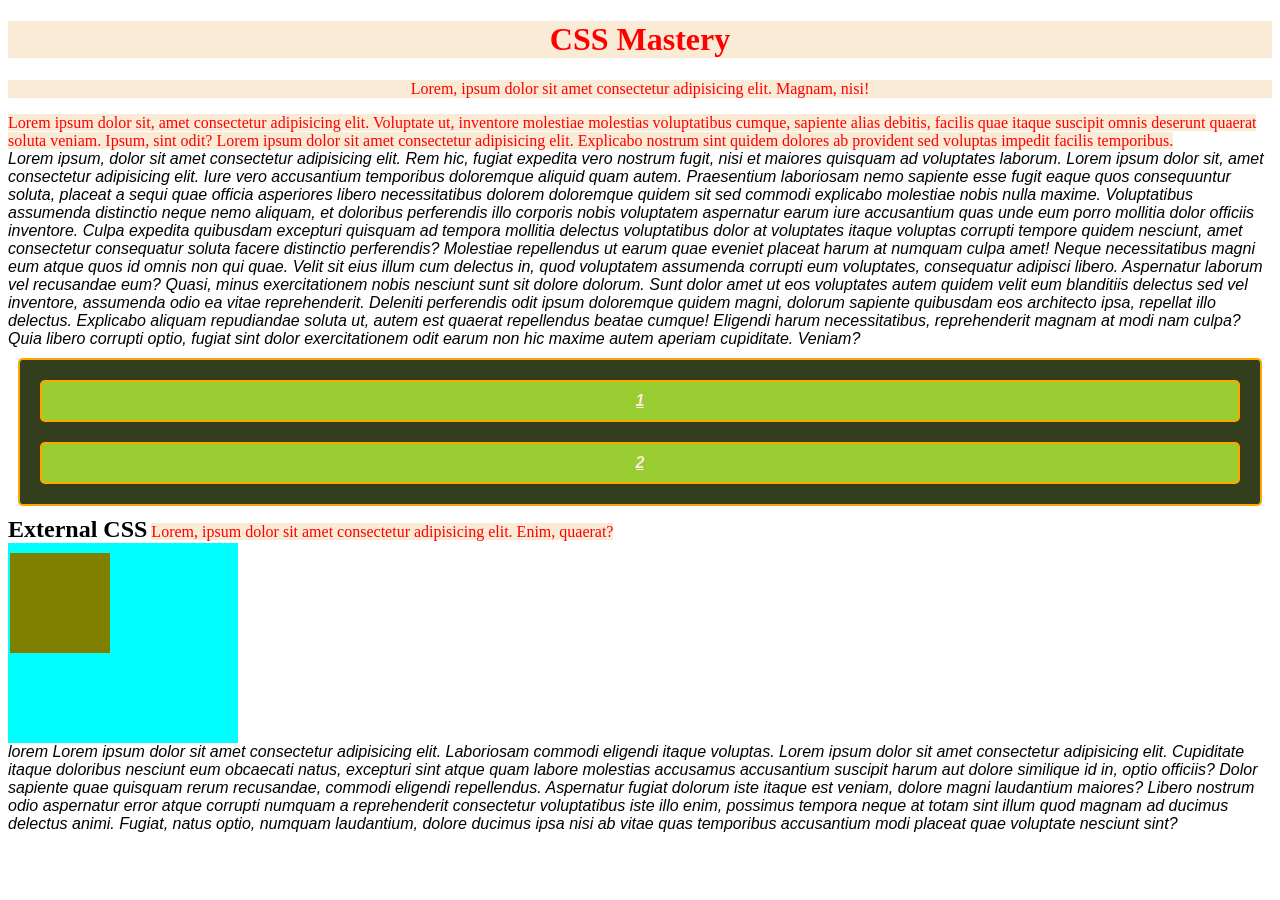
==== index.html @ c8bcfefe "Learning UPTO Display Properties" ====
<!DOCTYPE html>
<html lang="en">
<head>
    <meta charset="UTF-8">
    <meta name="viewport" content="width=device-width, initial-scale=1.0">
    <title>Document</title>
    <style>
        p{
            color: red;
            text-align: center;
            background-color: antiquewhite;
        }
        .conatain{
            background-color: aqua;
            height: 200px;
            width: 230px;
            position: relative;
        }

        .box{
            background-color: olive;
            height: 100px;
            width:100px;
            position: relative;
            left: 2px;
            top: 10px;
            position: absolute;

        }
    </style>
    <link rel="stylesheet" href="style.css">
</head>
<body>
    <!--Inline CSS-->
    <h1 style="color:red; text-align: center; background-color: antiquewhite; ">CSS Mastery</h1>
    <!--Internal CSS-->
    <p>Lorem, ipsum dolor sit amet consectetur adipisicing elit. Magnam, nisi!</p>
    <span>
        Lorem ipsum dolor sit, amet consectetur adipisicing elit. Voluptate ut, inventore molestiae molestias voluptatibus cumque, sapiente alias debitis, facilis quae itaque suscipit omnis deserunt quaerat soluta veniam. Ipsum, sint odit? Lorem ipsum dolor sit amet consectetur adipisicing elit. Explicabo nostrum sint quidem dolores ab provident sed voluptas impedit facilis temporibus.
    </span>
    <div>
        Lorem ipsum, dolor sit amet consectetur adipisicing elit. Rem hic, fugiat expedita vero nostrum fugit, nisi et maiores quisquam ad voluptates laborum.
        Lorem ipsum dolor sit, amet consectetur adipisicing elit. Iure vero accusantium temporibus doloremque aliquid quam autem. Praesentium laboriosam nemo sapiente esse fugit eaque quos consequuntur soluta, placeat a sequi quae officia asperiores libero necessitatibus dolorem doloremque quidem sit sed commodi explicabo molestiae nobis nulla maxime. Voluptatibus assumenda distinctio neque nemo aliquam, et doloribus perferendis illo corporis nobis voluptatem aspernatur earum iure accusantium quas unde eum porro mollitia dolor officiis inventore. Culpa expedita quibusdam excepturi quisquam ad tempora mollitia delectus voluptatibus dolor at voluptates itaque voluptas corrupti tempore quidem nesciunt, amet consectetur consequatur soluta facere distinctio perferendis? Molestiae repellendus ut earum quae eveniet placeat harum at numquam culpa amet! Neque necessitatibus magni eum atque quos id omnis non qui quae. Velit sit eius illum cum delectus in, quod voluptatem assumenda corrupti eum voluptates, consequatur adipisci libero. Aspernatur laborum vel recusandae eum? Quasi, minus exercitationem nobis nesciunt sunt sit dolore dolorum. Sunt dolor amet ut eos voluptates autem quidem velit eum blanditiis delectus sed vel inventore, assumenda odio ea vitae reprehenderit. Deleniti perferendis odit ipsum doloremque quidem magni, dolorum sapiente quibusdam eos architecto ipsa, repellat illo delectus. Explicabo aliquam repudiandae soluta ut, autem est quaerat repellendus beatae cumque! Eligendi harum necessitatibus, reprehenderit magnam at modi nam culpa? Quia libero corrupti optio, fugiat sint dolor exercitationem odit earum non hic maxime autem aperiam cupiditate. Veniam?
    </div>

    <div id="container">
        <div id="box1">
            1
        </div>
        <div id="box2">
            2
        </div>
    </div>

    <h2>External CSS</h2>
    <span>
        Lorem, ipsum dolor sit amet consectetur adipisicing elit. Enim, quaerat?
    </span>



    <div class="conatain">
        <div class="box">

        </div>
    </div>

    <div>  
        lorem Lorem ipsum dolor sit amet consectetur adipisicing elit. Laboriosam commodi eligendi itaque voluptas. Lorem ipsum dolor sit amet consectetur adipisicing elit. Cupiditate itaque doloribus nesciunt eum obcaecati natus, excepturi sint atque quam labore molestias accusamus accusantium suscipit harum aut dolore similique id in, optio officiis? Dolor sapiente quae quisquam rerum recusandae, commodi eligendi repellendus. Aspernatur fugiat dolorum iste itaque est veniam, dolore magni laudantium maiores? Libero nostrum odio aspernatur error atque corrupti numquam a reprehenderit consectetur voluptatibus iste illo enim, possimus tempora neque at totam sint illum quod magnam ad ducimus delectus animi. Fugiat, natus optio, numquam laudantium, dolore ducimus ipsa nisi ab vitae quas temporibus accusantium modi placeat quae voluptate nesciunt sint?
    </div>
    
    
</body>
</html>
---- style.css ----
span{
    background-color: antiquewhite;
    color: red;
    text-align: justify;
}
div{
    text-align: left;
    text-decoration: dotted;
    font-family: Arial, Helvetica, sans-serif;
    font-weight: normal;
    font-style: italic;
}

#box1{
    height: 300;
    width: 300;
    background-color: yellowgreen;
    color: antiquewhite;
    border: solid orange 2px;
    border-radius: 5px;
    padding: 10px;
    margin: 10px;
    text-align: center;
    text-decoration: underline;
    font-family: Arial, Helvetica, sans-serif;
    font-weight: bold;
    font-style: italic;
}
#box2{

    height: 300;
    width: 300;
    background-color: yellowgreen;
    color: antiquewhite;
    border: solid orange 2px;
    border-radius: 5px;
    padding: 10px;
    margin: 10px;
    text-align: center;
    text-decoration: underline;
    font-family: Arial, Helvetica, sans-serif;
    font-weight: bold;
    font-style: italic;
}
#container{
    display: flex;
    flex-direction: column;
    height: 1000;
    width: 6010;
    background-color: rgb(51, 63, 28);
    color: rgb(0, 0, 0);
    border: solid orange 2px;
    border-radius: 5px;
    padding: 10px;
    margin: 10px;
    text-align: center;
    text-decoration: underline;
    font-family: Arial, Helvetica, sans-serif;
    font-weight: bold;
    font-style: normal;
}
h2{
    display: inline;
}
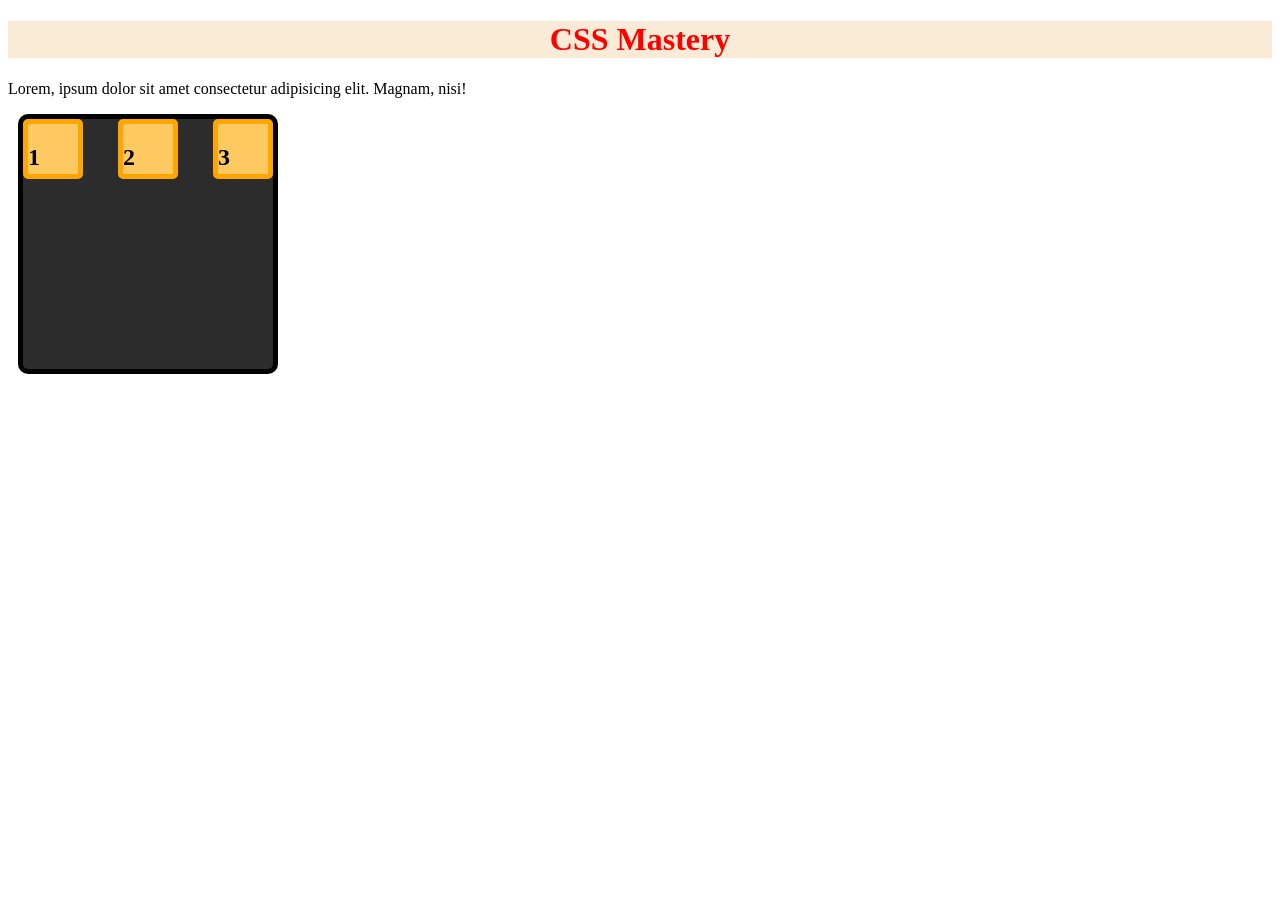
==== commit d6ec83e4: "FlexBox" ====
--- a/index.html
+++ b/index.html
@@ -4,30 +4,6 @@
     <meta charset="UTF-8">
     <meta name="viewport" content="width=device-width, initial-scale=1.0">
     <title>Document</title>
-    <style>
-        p{
-            color: red;
-            text-align: center;
-            background-color: antiquewhite;
-        }
-        .conatain{
-            background-color: aqua;
-            height: 200px;
-            width: 230px;
-            position: relative;
-        }
-
-        .box{
-            background-color: olive;
-            height: 100px;
-            width:100px;
-            position: relative;
-            left: 2px;
-            top: 10px;
-            position: absolute;
-
-        }
-    </style>
     <link rel="stylesheet" href="style.css">
 </head>
 <body>
@@ -35,40 +11,17 @@
     <h1 style="color:red; text-align: center; background-color: antiquewhite; ">CSS Mastery</h1>
     <!--Internal CSS-->
     <p>Lorem, ipsum dolor sit amet consectetur adipisicing elit. Magnam, nisi!</p>
-    <span>
-        Lorem ipsum dolor sit, amet consectetur adipisicing elit. Voluptate ut, inventore molestiae molestias voluptatibus cumque, sapiente alias debitis, facilis quae itaque suscipit omnis deserunt quaerat soluta veniam. Ipsum, sint odit? Lorem ipsum dolor sit amet consectetur adipisicing elit. Explicabo nostrum sint quidem dolores ab provident sed voluptas impedit facilis temporibus.
-    </span>
-    <div>
-        Lorem ipsum, dolor sit amet consectetur adipisicing elit. Rem hic, fugiat expedita vero nostrum fugit, nisi et maiores quisquam ad voluptates laborum.
-        Lorem ipsum dolor sit, amet consectetur adipisicing elit. Iure vero accusantium temporibus doloremque aliquid quam autem. Praesentium laboriosam nemo sapiente esse fugit eaque quos consequuntur soluta, placeat a sequi quae officia asperiores libero necessitatibus dolorem doloremque quidem sit sed commodi explicabo molestiae nobis nulla maxime. Voluptatibus assumenda distinctio neque nemo aliquam, et doloribus perferendis illo corporis nobis voluptatem aspernatur earum iure accusantium quas unde eum porro mollitia dolor officiis inventore. Culpa expedita quibusdam excepturi quisquam ad tempora mollitia delectus voluptatibus dolor at voluptates itaque voluptas corrupti tempore quidem nesciunt, amet consectetur consequatur soluta facere distinctio perferendis? Molestiae repellendus ut earum quae eveniet placeat harum at numquam culpa amet! Neque necessitatibus magni eum atque quos id omnis non qui quae. Velit sit eius illum cum delectus in, quod voluptatem assumenda corrupti eum voluptates, consequatur adipisci libero. Aspernatur laborum vel recusandae eum? Quasi, minus exercitationem nobis nesciunt sunt sit dolore dolorum. Sunt dolor amet ut eos voluptates autem quidem velit eum blanditiis delectus sed vel inventore, assumenda odio ea vitae reprehenderit. Deleniti perferendis odit ipsum doloremque quidem magni, dolorum sapiente quibusdam eos architecto ipsa, repellat illo delectus. Explicabo aliquam repudiandae soluta ut, autem est quaerat repellendus beatae cumque! Eligendi harum necessitatibus, reprehenderit magnam at modi nam culpa? Quia libero corrupti optio, fugiat sint dolor exercitationem odit earum non hic maxime autem aperiam cupiditate. Veniam?
-    </div>
-
-    <div id="container">
-        <div id="box1">
-            1
+    
+    <div class="container" id="flex">
+        <div class="box">
+            <h2>1</h2>
         </div>
-        <div id="box2">
-            2
+        <div class="box">
+            <h2>2</h2>
+        </div>
+        <div class="box">
+            <h2>3</h2>
         </div>
     </div>
-
-    <h2>External CSS</h2>
-    <span>
-        Lorem, ipsum dolor sit amet consectetur adipisicing elit. Enim, quaerat?
-    </span>
-
-
-
-    <div class="conatain">
-        <div class="box">
-
-        </div>
-    </div>
-
-    <div>  
-        lorem Lorem ipsum dolor sit amet consectetur adipisicing elit. Laboriosam commodi eligendi itaque voluptas. Lorem ipsum dolor sit amet consectetur adipisicing elit. Cupiditate itaque doloribus nesciunt eum obcaecati natus, excepturi sint atque quam labore molestias accusamus accusantium suscipit harum aut dolore similique id in, optio officiis? Dolor sapiente quae quisquam rerum recusandae, commodi eligendi repellendus. Aspernatur fugiat dolorum iste itaque est veniam, dolore magni laudantium maiores? Libero nostrum odio aspernatur error atque corrupti numquam a reprehenderit consectetur voluptatibus iste illo enim, possimus tempora neque at totam sint illum quod magnam ad ducimus delectus animi. Fugiat, natus optio, numquam laudantium, dolore ducimus ipsa nisi ab vitae quas temporibus accusantium modi placeat quae voluptate nesciunt sint?
-    </div>
-    
-    
 </body>
 </html>
--- a/style.css
+++ b/style.css
@@ -3,14 +3,6 @@
     color: red;
     text-align: justify;
 }
-div{
-    text-align: left;
-    text-decoration: dotted;
-    font-family: Arial, Helvetica, sans-serif;
-    font-weight: normal;
-    font-style: italic;
-}
-
 #box1{
     height: 300;
     width: 300;
@@ -42,23 +34,22 @@
     font-weight: bold;
     font-style: italic;
 }
-#container{
+.container{
+    border: 5px solid black;
+    border-radius: 10px;
+    background-color: rgb(45,44,44);
+    width: 250px;
+    height: 250px;
+    /*flex*/
     display: flex;
-    flex-direction: column;
-    height: 1000;
-    width: 6010;
-    background-color: rgb(51, 63, 28);
-    color: rgb(0, 0, 0);
-    border: solid orange 2px;
+    justify-content: space-between;
+    
+    margin: 10px;;
+}
+.box{
+    border: 5px solid orange;
     border-radius: 5px;
-    padding: 10px;
-    margin: 10px;
-    text-align: center;
-    text-decoration: underline;
-    font-family: Arial, Helvetica, sans-serif;
-    font-weight: bold;
-    font-style: normal;
+    background-color: #ffc962;
+    width: 50px;
+    height: 50px;
 }
-h2{
-    display: inline;
-}
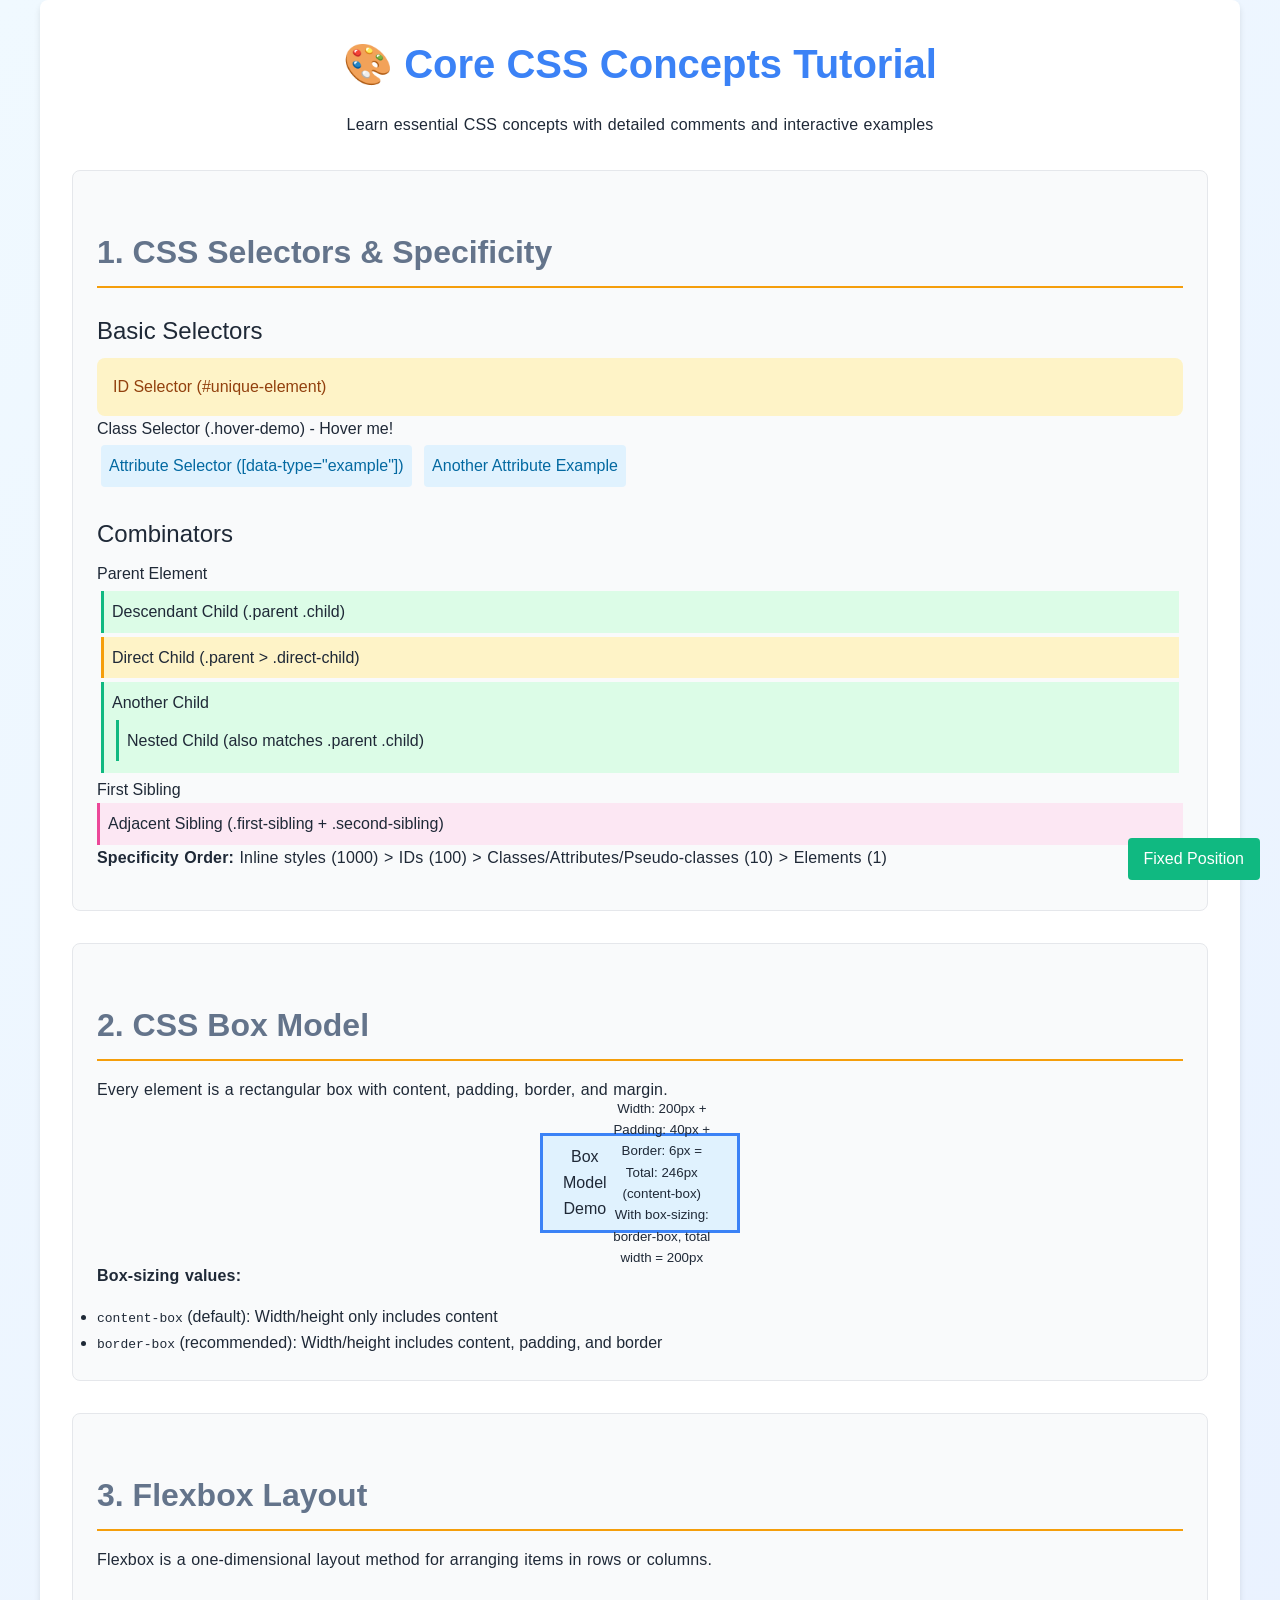
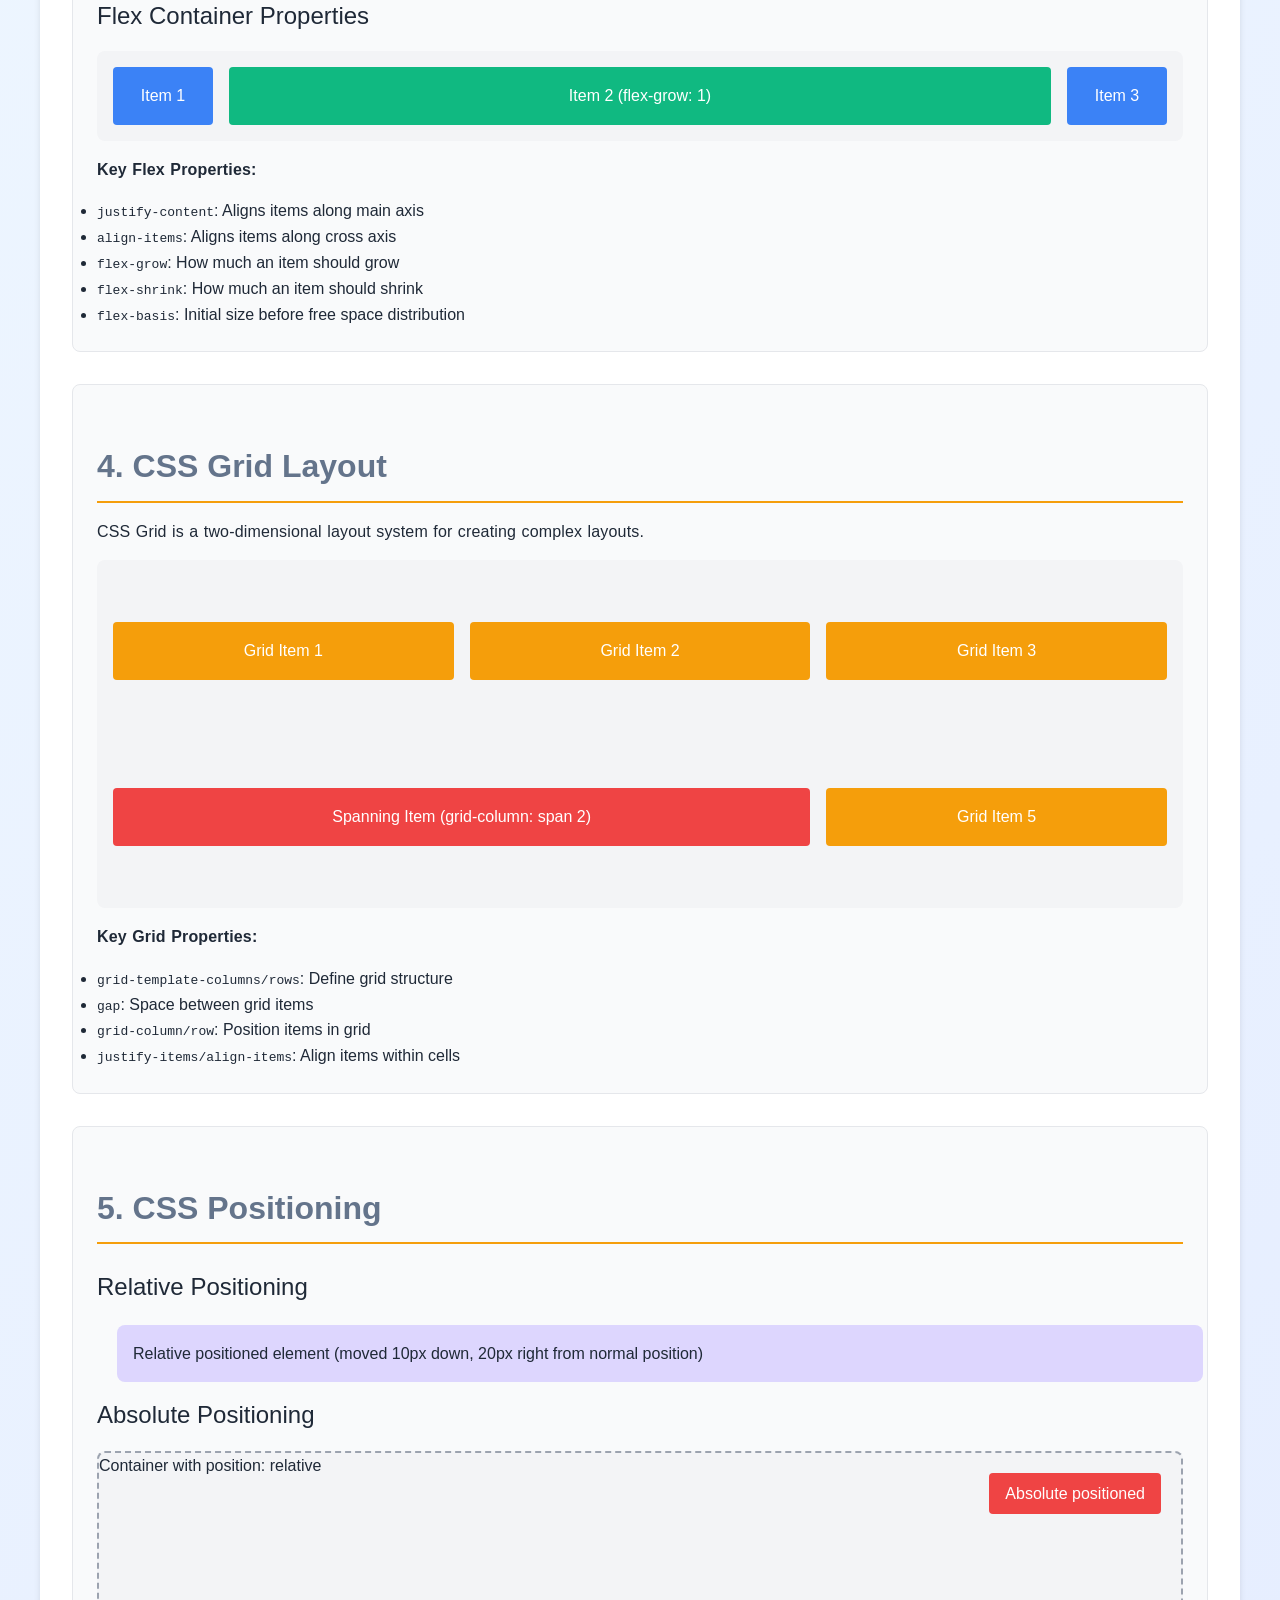
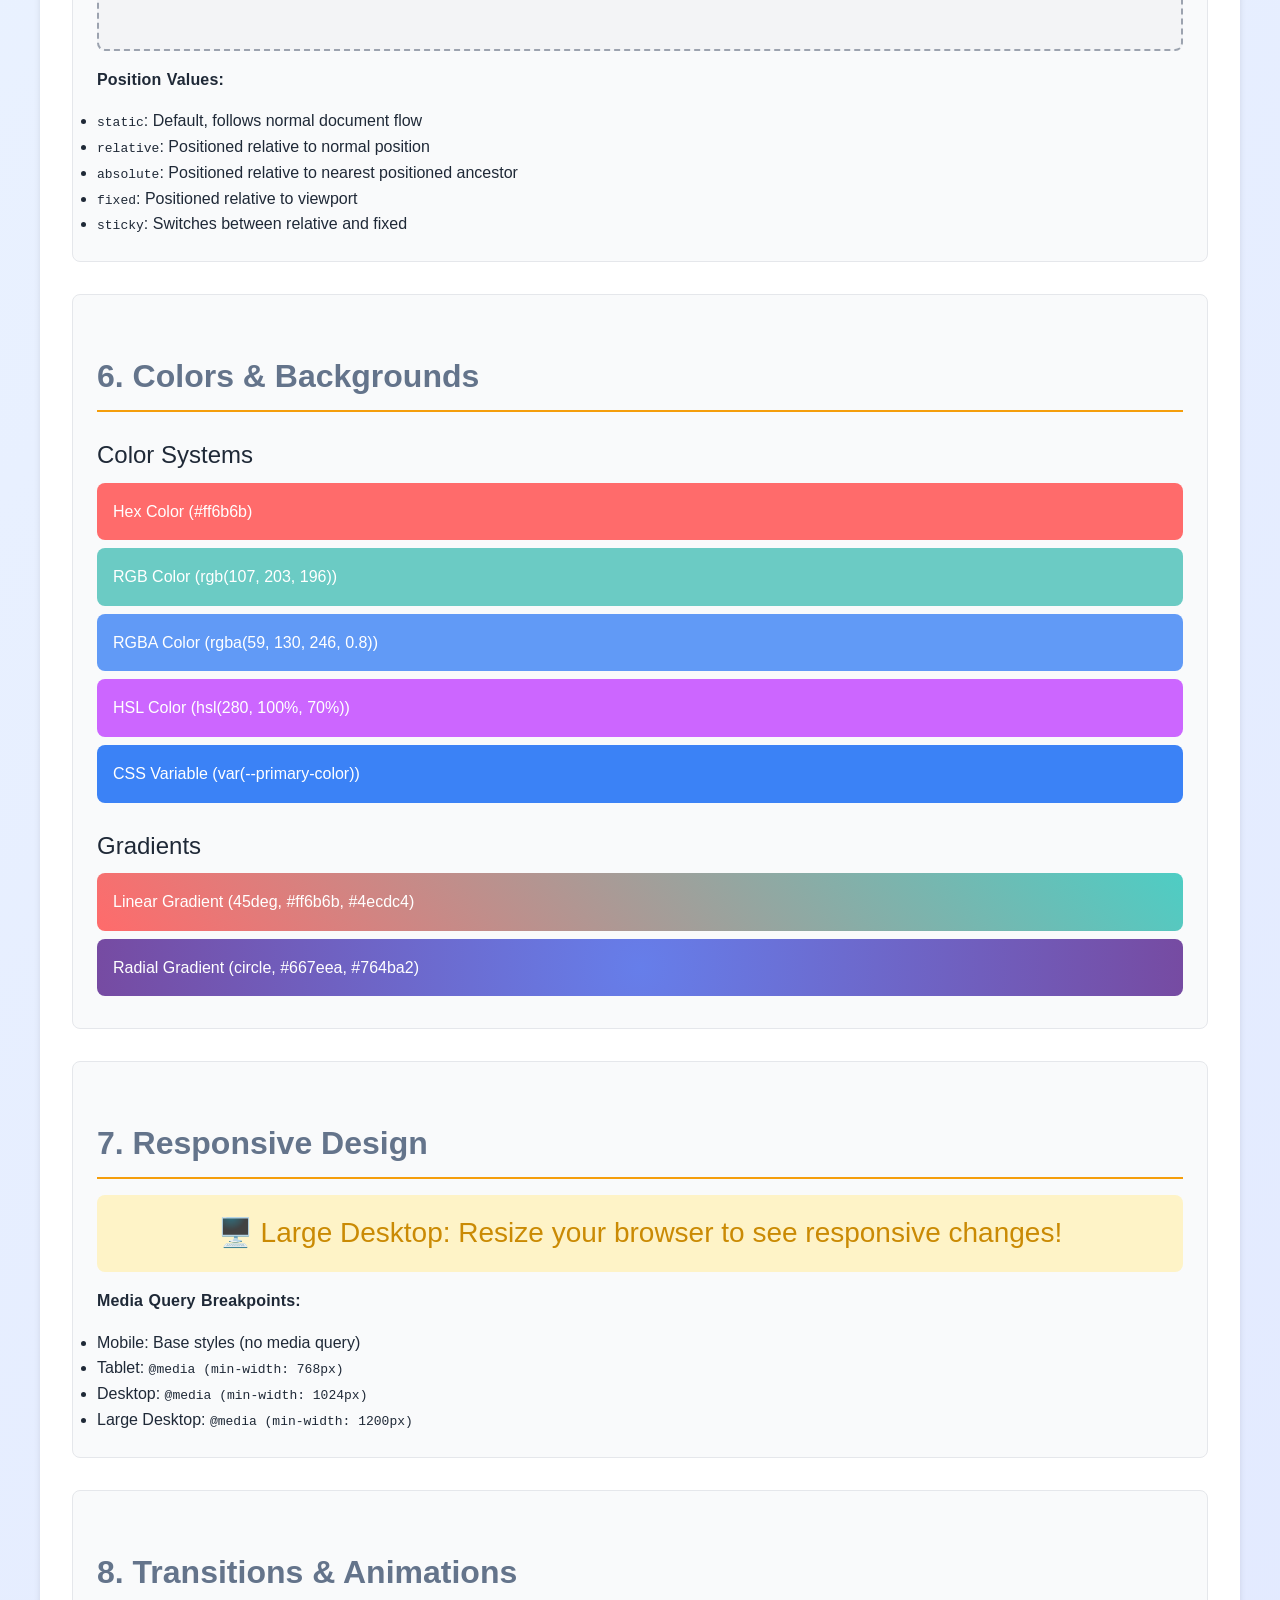
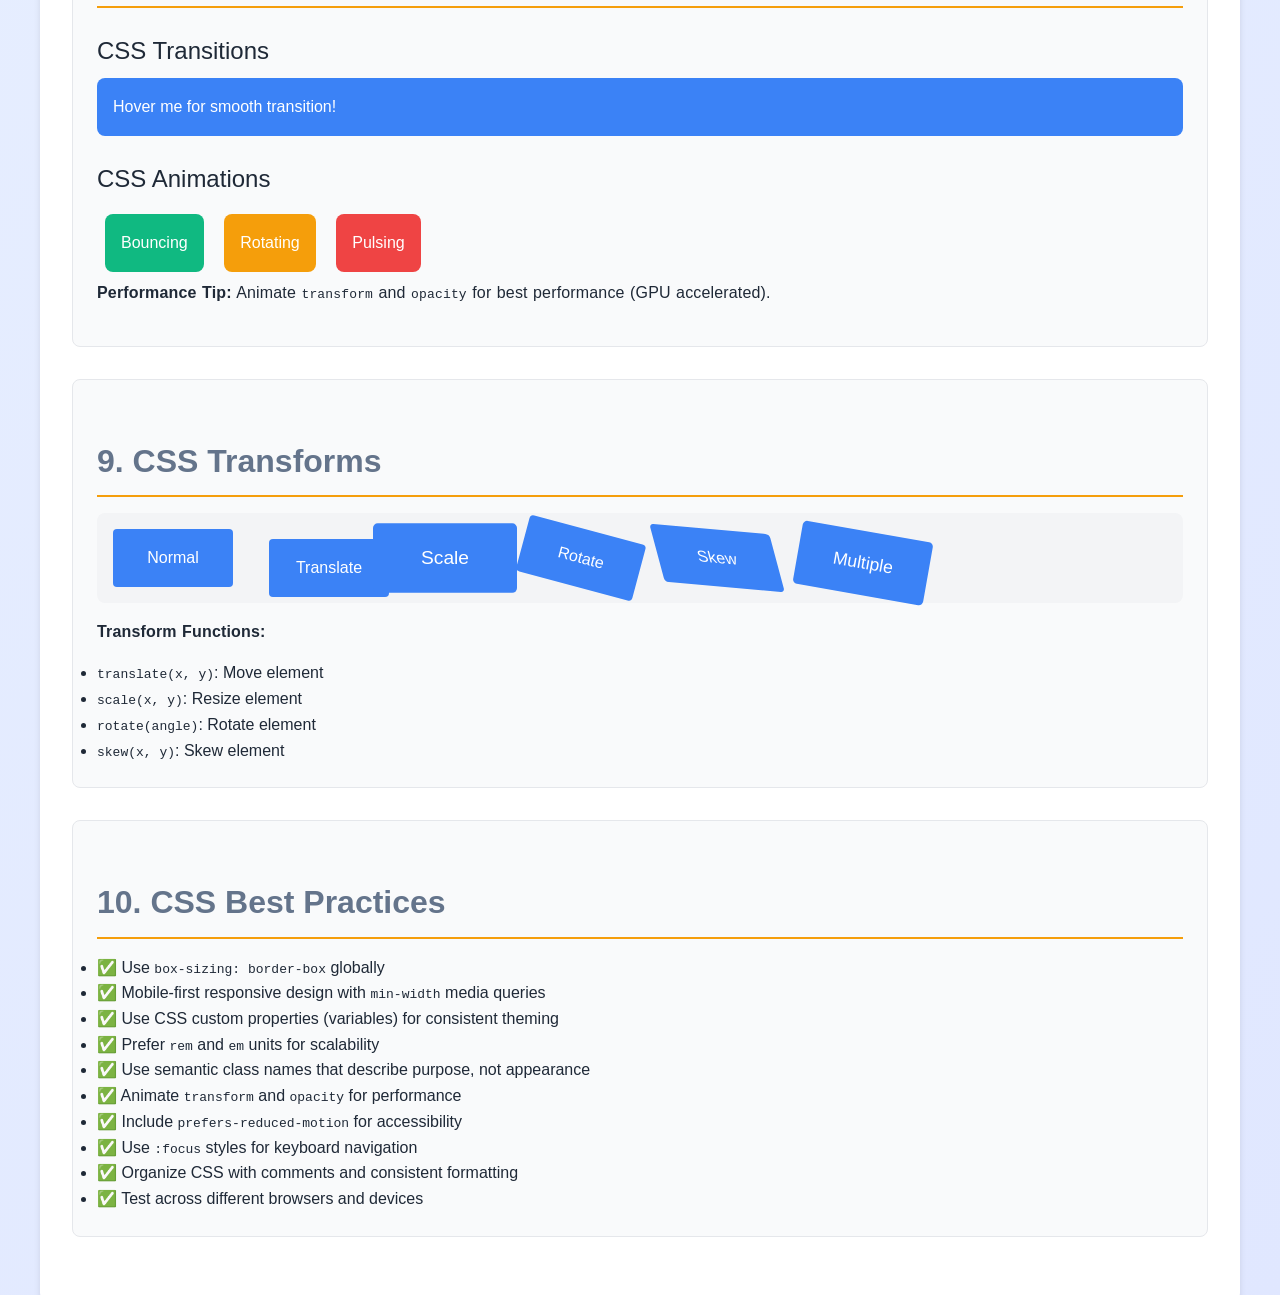
==== commit 7e2fadab: "NavBar" ====
--- a/index.html
+++ b/index.html
@@ -3,25 +3,919 @@
 <head>
     <meta charset="UTF-8">
     <meta name="viewport" content="width=device-width, initial-scale=1.0">
-    <title>Document</title>
-    <link rel="stylesheet" href="style.css">
+    <title>Core CSS Concepts Tutorial</title>
+    <style>
+        /* ===========================================
+           RESET AND BASE STYLES
+           =========================================== */
+        
+        /* Universal selector - applies to all elements */
+        * {
+            /* Border-box makes width/height include padding and border */
+            box-sizing: border-box;
+            margin: 0;
+            padding: 0;
+        }
+        
+        /* Root element - define CSS custom properties (variables) */
+        :root {
+            --primary-color: #3b82f6;
+            --secondary-color: #64748b;
+            --accent-color: #f59e0b;
+            --success-color: #10b981;
+            --danger-color: #ef4444;
+            --text-color: #1f2937;
+            --bg-color: #ffffff;
+            --border-radius: 8px;
+            --box-shadow: 0 4px 6px rgba(0, 0, 0, 0.1);
+            --transition: all 0.3s ease;
+        }
+        
+        /* Body styling - sets default font and layout */
+        body {
+            font-family: -apple-system, BlinkMacSystemFont, 'Segoe UI', Roboto, sans-serif;
+            line-height: 1.6; /* Unitless line-height is recommended */
+            color: var(--text-color);
+            background: linear-gradient(135deg, #f0f9ff 0%, #e0e7ff 100%);
+            min-height: 100vh; /* Full viewport height */
+        }
+        
+        /* ===========================================
+           TYPOGRAPHY CONCEPTS
+           =========================================== */
+        
+        /* Heading hierarchy - semantic and visual */
+        h1 {
+            font-size: 2.5rem; /* rem units scale with root font size */
+            font-weight: 700; /* 100-900 scale, 400=normal, 700=bold */
+            margin-bottom: 1rem;
+            color: var(--primary-color);
+            text-align: center;
+        }
+        
+        h2 {
+            font-size: 2rem;
+            font-weight: 600;
+            margin: 2rem 0 1rem 0;
+            color: var(--secondary-color);
+            border-bottom: 2px solid var(--accent-color);
+            padding-bottom: 0.5rem;
+        }
+        
+        h3 {
+            font-size: 1.5rem;
+            font-weight: 500;
+            margin: 1.5rem 0 0.5rem 0;
+            color: var(--text-color);
+        }
+        
+        /* Paragraph styling */
+        p {
+            margin-bottom: 1rem;
+            /* Text properties */
+            text-align: left; /* left | center | right | justify */
+            line-height: 1.6; /* Space between lines */
+            letter-spacing: 0.01em; /* Space between characters */
+            word-spacing: 0.05em; /* Space between words */
+        }
+        
+        /* ===========================================
+           CONTAINER AND LAYOUT
+           =========================================== */
+        
+        /* Main container - centers content with max width */
+        .container {
+            max-width: 1200px; /* Maximum width */
+            margin: 0 auto; /* Center horizontally */
+            padding: 2rem; /* Inner spacing */
+            background: var(--bg-color);
+            border-radius: var(--border-radius);
+            box-shadow: var(--box-shadow);
+        }
+        
+        /* ===========================================
+           CSS SELECTORS DEMONSTRATION
+           =========================================== */
+        
+        /* Class selector - targets elements with class="demo-section" */
+        .demo-section {
+            margin: 2rem 0;
+            padding: 1.5rem;
+            border: 1px solid #e5e7eb;
+            border-radius: var(--border-radius);
+            background: #f9fafb;
+        }
+        
+        /* ID selector - targets element with id="unique-element" */
+        #unique-element {
+            background-color: #fef3c7;
+            color: #92400e;
+            padding: 1rem;
+            border-radius: var(--border-radius);
+        }
+        
+        /* Attribute selector - targets elements with specific attributes */
+        [data-type="example"] {
+            background-color: #e0f2fe;
+            color: #0369a1;
+            padding: 0.5rem;
+            border-radius: 4px;
+            display: inline-block;
+            margin: 0.25rem;
+        }
+        
+        /* Descendant combinator - targets .child inside .parent */
+        .parent .child {
+            background-color: #dcfce7;
+            padding: 0.5rem;
+            margin: 0.25rem;
+            border-left: 3px solid var(--success-color);
+        }
+        
+        /* Child combinator - targets direct children only */
+        .parent > .direct-child {
+            background-color: #fef3c7;
+            padding: 0.5rem;
+            margin: 0.25rem;
+            border-left: 3px solid var(--accent-color);
+        }
+        
+        /* Adjacent sibling - targets element immediately after */
+        .first-sibling + .second-sibling {
+            background-color: #fce7f3;
+            padding: 0.5rem;
+            border-left: 3px solid #ec4899;
+        }
+        
+        /* Pseudo-classes - target elements in specific states */
+        .hover-demo:hover {
+            background-color: var(--primary-color);
+            color: white;
+            transform: translateY(-2px); /* Move up slightly */
+            box-shadow: 0 8px 16px rgba(0, 0, 0, 0.2);
+            transition: var(--transition); /* Smooth animation */
+        }
+        
+        /* ===========================================
+           BOX MODEL DEMONSTRATION
+           =========================================== */
+        
+        .box-model-demo {
+            /* Content area */
+            width: 200px;
+            height: 100px;
+            
+            /* Padding - space between content and border */
+            padding: 20px; /* All sides */
+            /* padding: 10px 20px; */ /* Vertical | Horizontal */
+            /* padding: 10px 15px 20px 25px; */ /* Top | Right | Bottom | Left */
+            
+            /* Border - line around padding and content */
+            border: 3px solid var(--primary-color);
+            /* border-width: 3px; */
+            /* border-style: solid; */ /* solid | dashed | dotted | double */
+            /* border-color: var(--primary-color); */
+            
+            /* Margin - space outside the border */
+            margin: 30px auto; /* Top/Bottom | Left/Right (auto centers) */
+            
+            /* Background and text styling */
+            background-color: #e0f2fe;
+            text-align: center;
+            display: flex;
+            align-items: center;
+            justify-content: center;
+            
+            /* Box-sizing controls how width/height are calculated */
+            box-sizing: border-box; /* Include padding and border in width/height */
+            /* box-sizing: content-box; */ /* Default - only content area */
+        }
+        
+        /* ===========================================
+           FLEXBOX LAYOUT SYSTEM
+           =========================================== */
+        
+        /* Flex container - parent element */
+        .flex-container {
+            display: flex; /* Enable flexbox */
+            
+            /* Main axis direction (default: row) */
+            flex-direction: row; /* row | row-reverse | column | column-reverse */
+            
+            /* Wrap behavior */
+            flex-wrap: wrap; /* nowrap | wrap | wrap-reverse */
+            
+            /* Align items along main axis (horizontal if row) */
+            justify-content: space-between; /* flex-start | flex-end | center | 
+                                              space-between | space-around | space-evenly */
+            
+            /* Align items along cross axis (vertical if row) */
+            align-items: center; /* stretch | flex-start | flex-end | center | baseline */
+            
+            /* Gap between flex items */
+            gap: 1rem; /* Shorthand for row-gap and column-gap */
+            
+            background-color: #f3f4f6;
+            padding: 1rem;
+            border-radius: var(--border-radius);
+            margin: 1rem 0;
+        }
+        
+        /* Flex items - child elements */
+        .flex-item {
+            /* Flex grow - how much item should grow */
+            flex-grow: 0; /* 0 = don't grow, 1+ = grow proportionally */
+            
+            /* Flex shrink - how much item should shrink */
+            flex-shrink: 1; /* 0 = don't shrink, 1+ = shrink proportionally */
+            
+            /* Flex basis - initial size before free space distribution */
+            flex-basis: auto; /* auto | <length> | <percentage> */
+            
+            /* Shorthand: flex: <grow> <shrink> <basis> */
+            flex: 0 1 auto;
+            /* Common values:
+               flex: 1; (grow to fill space)
+               flex: none; (don't grow or shrink)
+               flex: auto; (grow and shrink based on content) */
+            
+            background-color: var(--primary-color);
+            color: white;
+            padding: 1rem;
+            border-radius: 4px;
+            text-align: center;
+            min-width: 100px;
+        }
+        
+        /* Special flex item that grows */
+        .flex-grow {
+            flex-grow: 1; /* Takes up remaining space */
+            background-color: var(--success-color);
+        }
+        
+        /* ===========================================
+           CSS GRID LAYOUT SYSTEM
+           =========================================== */
+        
+        /* Grid container */
+        .grid-container {
+            display: grid; /* Enable CSS Grid */
+            
+            /* Define columns */
+            grid-template-columns: repeat(3, 1fr); /* 3 equal columns */
+            /* Alternative syntaxes:
+               200px 1fr 100px - fixed and flexible sizes
+               repeat(auto-fit, minmax(200px, 1fr)) - responsive columns
+               minmax(100px, 1fr) - minimum and maximum sizes */
+            
+            /* Define rows */
+            grid-template-rows: repeat(2, 150px); /* 2 rows of 150px each */
+            /* auto - size based on content */
+            
+            /* Gap between grid items */
+            gap: 1rem; /* Shorthand for row-gap and column-gap */
+            
+            /* Align items within their grid cells */
+            justify-items: stretch; /* start | end | center | stretch */
+            align-items: center; /* start | end | center | stretch */
+            
+            background-color: #f3f4f6;
+            padding: 1rem;
+            border-radius: var(--border-radius);
+            margin: 1rem 0;
+        }
+        
+        /* Grid items */
+        .grid-item {
+            background-color: var(--accent-color);
+            color: white;
+            padding: 1rem;
+            border-radius: 4px;
+            text-align: center;
+            display: flex;
+            align-items: center;
+            justify-content: center;
+        }
+        
+        /* Grid item that spans multiple columns */
+        .grid-span {
+            grid-column: span 2; /* Span 2 columns */
+            /* Alternative: grid-column: 1 / 3; */ /* From line 1 to line 3 */
+            background-color: var(--danger-color);
+        }
+        
+        /* ===========================================
+           POSITIONING CONCEPTS
+           =========================================== */
+        
+        /* Relative positioning - moves element from normal position */
+        .relative-demo {
+            position: relative;
+            top: 10px; /* Move down 10px from normal position */
+            left: 20px; /* Move right 20px from normal position */
+            background-color: #ddd6fe;
+            padding: 1rem;
+            border-radius: var(--border-radius);
+            /* Original space is preserved in document flow */
+        }
+        
+        /* Absolute positioning - removed from document flow */
+        .absolute-container {
+            position: relative; /* Creates positioning context for absolute children */
+            height: 200px;
+            background-color: #f3f4f6;
+            border: 2px dashed #9ca3af;
+            border-radius: var(--border-radius);
+            margin: 1rem 0;
+        }
+        
+        .absolute-demo {
+            position: absolute;
+            top: 20px; /* 20px from top of positioned ancestor */
+            right: 20px; /* 20px from right of positioned ancestor */
+            background-color: var(--danger-color);
+            color: white;
+            padding: 0.5rem 1rem;
+            border-radius: 4px;
+            /* Element is removed from document flow */
+        }
+        
+        /* Fixed positioning - relative to viewport */
+        .fixed-demo {
+            position: fixed;
+            bottom: 20px; /* 20px from bottom of viewport */
+            right: 20px; /* 20px from right of viewport */
+            background-color: var(--success-color);
+            color: white;
+            padding: 0.5rem 1rem;
+            border-radius: 4px;
+            z-index: 1000; /* High z-index to appear on top */
+            /* Stays in place when scrolling */
+        }
+        
+        /* ===========================================
+           COLORS AND BACKGROUNDS
+           =========================================== */
+        
+        .color-demo {
+            padding: 1rem;
+            margin: 0.5rem 0;
+            border-radius: var(--border-radius);
+        }
+        
+        /* Hex colors - most common format */
+        .hex-color {
+            background-color: #ff6b6b; /* 6-digit hex */
+            color: #ffffff; /* Can also use 3-digit: #fff */
+        }
+        
+        /* RGB colors - Red, Green, Blue (0-255) */
+        .rgb-color {
+            background-color: rgb(107, 203, 196);
+            color: rgb(255, 255, 255);
+        }
+        
+        /* RGBA colors - RGB with Alpha (transparency 0-1) */
+        .rgba-color {
+            background-color: rgba(59, 130, 246, 0.8); /* 80% opacity */
+            color: rgba(255, 255, 255, 1);
+        }
+        
+        /* HSL colors - Hue, Saturation, Lightness */
+        .hsl-color {
+            background-color: hsl(280, 100%, 70%); /* Hue: 0-360°, Sat/Light: 0-100% */
+            color: hsl(0, 0%, 100%);
+        }
+        
+        /* CSS Custom Properties (Variables) */
+        .variable-color {
+            background-color: var(--primary-color);
+            color: var(--bg-color);
+        }
+        
+        /* Gradient backgrounds */
+        .gradient-demo {
+            /* Linear gradient */
+            background: linear-gradient(45deg, #ff6b6b, #4ecdc4);
+            /* Direction: to right, to bottom, 45deg, etc. */
+            color: white;
+            padding: 1rem;
+            margin: 0.5rem 0;
+            border-radius: var(--border-radius);
+        }
+        
+        .radial-gradient {
+            /* Radial gradient */
+            background: radial-gradient(circle, #667eea, #764ba2);
+            color: white;
+            padding: 1rem;
+            margin: 0.5rem 0;
+            border-radius: var(--border-radius);
+        }
+        
+        /* ===========================================
+           RESPONSIVE DESIGN
+           =========================================== */
+        
+        .responsive-demo {
+            background-color: #fef3c7;
+            padding: 1rem;
+            border-radius: var(--border-radius);
+            text-align: center;
+            margin: 1rem 0;
+        }
+        
+        /* Mobile First Media Queries (recommended approach) */
+        
+        /* Base styles (mobile) */
+        .responsive-text {
+            font-size: 1rem;
+            color: #dc2626;
+        }
+        
+        .responsive-text::before {
+            content: "📱 Mobile: ";
+        }
+        
+        /* Tablet and up (768px+) */
+        @media screen and (min-width: 768px) {
+            .responsive-demo {
+                background-color: #dbeafe;
+            }
+            
+            .responsive-text {
+                font-size: 1.25rem;
+                color: #2563eb;
+            }
+            
+            .responsive-text::before {
+                content: "📱 Tablet: ";
+            }
+        }
+        
+        /* Desktop and up (1024px+) */
+        @media screen and (min-width: 1024px) {
+            .responsive-demo {
+                background-color: #dcfce7;
+            }
+            
+            .responsive-text {
+                font-size: 1.5rem;
+                color: #16a34a;
+            }
+            
+            .responsive-text::before {
+                content: "🖥️ Desktop: ";
+            }
+        }
+        
+        /* Large desktop (1200px+) */
+        @media screen and (min-width: 1200px) {
+            .responsive-demo {
+                background-color: #fef3c7;
+            }
+            
+            .responsive-text {
+                font-size: 1.75rem;
+                color: #ca8a04;
+            }
+            
+            .responsive-text::before {
+                content: "🖥️ Large Desktop: ";
+            }
+        }
+        
+        /* ===========================================
+           TRANSITIONS AND ANIMATIONS
+           =========================================== */
+        
+        /* CSS Transitions - smooth changes between states */
+        .transition-demo {
+            background-color: var(--primary-color);
+            color: white;
+            padding: 1rem;
+            border-radius: var(--border-radius);
+            cursor: pointer;
+            margin: 0.5rem 0;
+            
+            /* Transition property syntax:
+               transition: property duration timing-function delay; */
+            transition: all 0.3s ease-in-out;
+            /* Multiple transitions:
+               transition: background-color 0.3s ease, transform 0.2s ease; */
+        }
+        
+        .transition-demo:hover {
+            background-color: var(--danger-color);
+            transform: translateY(-5px) scale(1.05);
+            box-shadow: 0 10px 20px rgba(0, 0, 0, 0.2);
+        }
+        
+        /* CSS Animations with Keyframes */
+        @keyframes bounce {
+            0%, 20%, 50%, 80%, 100% {
+                transform: translateY(0);
+            }
+            40% {
+                transform: translateY(-20px);
+            }
+            60% {
+                transform: translateY(-10px);
+            }
+        }
+        
+        @keyframes rotate {
+            from {
+                transform: rotate(0deg);
+            }
+            to {
+                transform: rotate(360deg);
+            }
+        }
+        
+        @keyframes pulse {
+            0% {
+                transform: scale(1);
+                opacity: 1;
+            }
+            50% {
+                transform: scale(1.1);
+                opacity: 0.7;
+            }
+            100% {
+                transform: scale(1);
+                opacity: 1;
+            }
+        }
+        
+        /* Apply animations */
+        .bounce-animation {
+            animation: bounce 2s infinite;
+            background-color: var(--success-color);
+            color: white;
+            padding: 1rem;
+            border-radius: var(--border-radius);
+            text-align: center;
+            margin: 0.5rem;
+            display: inline-block;
+        }
+        
+        .rotate-animation {
+            animation: rotate 3s linear infinite;
+            background-color: var(--accent-color);
+            color: white;
+            padding: 1rem;
+            border-radius: var(--border-radius);
+            text-align: center;
+            margin: 0.5rem;
+            display: inline-block;
+        }
+        
+        .pulse-animation {
+            animation: pulse 1.5s ease-in-out infinite;
+            background-color: var(--danger-color);
+            color: white;
+            padding: 1rem;
+            border-radius: var(--border-radius);
+            text-align: center;
+            margin: 0.5rem;
+            display: inline-block;
+        }
+        
+        /* ===========================================
+           TRANSFORM PROPERTIES
+           =========================================== */
+        
+        .transform-demo {
+            background-color: #f3f4f6;
+            padding: 1rem;
+            border-radius: var(--border-radius);
+            margin: 1rem 0;
+            display: flex;
+            gap: 1rem;
+            flex-wrap: wrap;
+        }
+        
+        .transform-item {
+            background-color: var(--primary-color);
+            color: white;
+            padding: 1rem;
+            border-radius: 4px;
+            text-align: center;
+            min-width: 120px;
+        }
+        
+        /* 2D Transforms */
+        .translate {
+            transform: translate(20px, 10px); /* Move X, Y */
+            /* translateX(20px) translateY(10px) */
+        }
+        
+        .scale {
+            transform: scale(1.2); /* Uniform scaling */
+            /* scale(1.2, 0.8) - different X, Y scaling */
+        }
+        
+        .rotate {
+            transform: rotate(15deg); /* Clockwise rotation */
+            transform-origin: center; /* Rotation point */
+        }
+        
+        .skew {
+            transform: skew(15deg, 5deg); /* X-axis, Y-axis skew */
+        }
+        
+        /* Multiple transforms - order matters! Applied right to left */
+        .multiple-transform {
+            transform: translate(10px, 5px) rotate(10deg) scale(1.1);
+        }
+        
+        /* ===========================================
+           ACCESSIBILITY AND PERFORMANCE
+           =========================================== */
+        
+        /* Reduce motion for users who prefer it */
+        @media (prefers-reduced-motion: reduce) {
+            * {
+                animation-duration: 0.01ms !important;
+                animation-iteration-count: 1 !important;
+                transition-duration: 0.01ms !important;
+            }
+        }
+        
+        /* Focus styles for keyboard navigation */
+        .interactive:focus {
+            outline: 2px solid var(--primary-color);
+            outline-offset: 2px;
+        }
+        
+        /* High contrast mode support */
+        @media (prefers-contrast: high) {
+            .demo-section {
+                border-width: 2px;
+            }
+        }
+        
+        /* ===========================================
+           UTILITY CLASSES
+           =========================================== */
+        
+        /* Text utilities */
+        .text-center { text-align: center; }
+        .text-left { text-align: left; }
+        .text-right { text-align: right; }
+        
+        /* Display utilities */
+        .block { display: block; }
+        .inline { display: inline; }
+        .inline-block { display: inline-block; }
+        .hidden { display: none; }
+        
+        /* Spacing utilities */
+        .mt-1 { margin-top: 0.25rem; }
+        .mt-2 { margin-top: 0.5rem; }
+        .mb-1 { margin-bottom: 0.25rem; }
+        .mb-2 { margin-bottom: 0.5rem; }
+        
+        /* Color utilities */
+        .text-primary { color: var(--primary-color); }
+        .text-success { color: var(--success-color); }
+        .text-danger { color: var(--danger-color); }
+        
+        .bg-primary { background-color: var(--primary-color); }
+        .bg-success { background-color: var(--success-color); }
+        .bg-danger { background-color: var(--danger-color); }
+    </style>
 </head>
 <body>
-    <!--Inline CSS-->
-    <h1 style="color:red; text-align: center; background-color: antiquewhite; ">CSS Mastery</h1>
-    <!--Internal CSS-->
-    <p>Lorem, ipsum dolor sit amet consectetur adipisicing elit. Magnam, nisi!</p>
+    <div class="container">
+        <h1>🎨 Core CSS Concepts Tutorial</h1>
+        <p class="text-center">Learn essential CSS concepts with detailed comments and interactive examples</p>
+        
+        <!-- CSS SELECTORS SECTION -->
+        <section class="demo-section">
+            <h2>1. CSS Selectors & Specificity</h2>
+            
+            <h3>Basic Selectors</h3>
+            <div id="unique-element">ID Selector (#unique-element)</div>
+            <div class="hover-demo">Class Selector (.hover-demo) - Hover me!</div>
+            <div data-type="example">Attribute Selector ([data-type="example"])</div>
+            <div data-type="example">Another Attribute Example</div>
+            
+            <h3>Combinators</h3>
+            <div class="parent">
+                Parent Element
+                <div class="child">Descendant Child (.parent .child)</div>
+                <div class="direct-child">Direct Child (.parent > .direct-child)</div>
+                <div class="child">
+                    Another Child
+                    <div class="child">Nested Child (also matches .parent .child)</div>
+                </div>
+            </div>
+            
+            <div class="first-sibling">First Sibling</div>
+            <div class="second-sibling">Adjacent Sibling (.first-sibling + .second-sibling)</div>
+            
+            <p><strong>Specificity Order:</strong> Inline styles (1000) > IDs (100) > Classes/Attributes/Pseudo-classes (10) > Elements (1)</p>
+        </section>
+        
+        <!-- BOX MODEL SECTION -->
+        <section class="demo-section">
+            <h2>2. CSS Box Model</h2>
+            <p>Every element is a rectangular box with content, padding, border, and margin.</p>
+            
+            <div class="box-model-demo">
+                Box Model Demo<br>
+                <small>Width: 200px + Padding: 40px + Border: 6px = Total: 246px (content-box)<br>
+                With box-sizing: border-box, total width = 200px</small>
+            </div>
+            
+            <p><strong>Box-sizing values:</strong></p>
+            <ul>
+                <li><code>content-box</code> (default): Width/height only includes content</li>
+                <li><code>border-box</code> (recommended): Width/height includes content, padding, and border</li>
+            </ul>
+        </section>
+        
+        <!-- FLEXBOX SECTION -->
+        <section class="demo-section">
+            <h2>3. Flexbox Layout</h2>
+            <p>Flexbox is a one-dimensional layout method for arranging items in rows or columns.</p>
+            
+            <h3>Flex Container Properties</h3>
+            <div class="flex-container">
+                <div class="flex-item">Item 1</div>
+                <div class="flex-item flex-grow">Item 2 (flex-grow: 1)</div>
+                <div class="flex-item">Item 3</div>
+            </div>
+            
+            <p><strong>Key Flex Properties:</strong></p>
+            <ul>
+                <li><code>justify-content</code>: Aligns items along main axis</li>
+                <li><code>align-items</code>: Aligns items along cross axis</li>
+                <li><code>flex-grow</code>: How much an item should grow</li>
+                <li><code>flex-shrink</code>: How much an item should shrink</li>
+                <li><code>flex-basis</code>: Initial size before free space distribution</li>
+            </ul>
+        </section>
+        
+        <!-- CSS GRID SECTION -->
+        <section class="demo-section">
+            <h2>4. CSS Grid Layout</h2>
+            <p>CSS Grid is a two-dimensional layout system for creating complex layouts.</p>
+            
+            <div class="grid-container">
+                <div class="grid-item">Grid Item 1</div>
+                <div class="grid-item">Grid Item 2</div>
+                <div class="grid-item">Grid Item 3</div>
+                <div class="grid-item grid-span">Spanning Item (grid-column: span 2)</div>
+                <div class="grid-item">Grid Item 5</div>
+            </div>
+            
+            <p><strong>Key Grid Properties:</strong></p>
+            <ul>
+                <li><code>grid-template-columns/rows</code>: Define grid structure</li>
+                <li><code>gap</code>: Space between grid items</li>
+                <li><code>grid-column/row</code>: Position items in grid</li>
+                <li><code>justify-items/align-items</code>: Align items within cells</li>
+            </ul>
+        </section>
+        
+        <!-- POSITIONING SECTION -->
+        <section class="demo-section">
+            <h2>5. CSS Positioning</h2>
+            
+            <h3>Relative Positioning</h3>
+            <div class="relative-demo">
+                Relative positioned element (moved 10px down, 20px right from normal position)
+            </div>
+            
+            <h3>Absolute Positioning</h3>
+            <div class="absolute-container">
+                Container with position: relative
+                <div class="absolute-demo">Absolute positioned</div>
+            </div>
+            
+            <p><strong>Position Values:</strong></p>
+            <ul>
+                <li><code>static</code>: Default, follows normal document flow</li>
+                <li><code>relative</code>: Positioned relative to normal position</li>
+                <li><code>absolute</code>: Positioned relative to nearest positioned ancestor</li>
+                <li><code>fixed</code>: Positioned relative to viewport</li>
+                <li><code>sticky</code>: Switches between relative and fixed</li>
+            </ul>
+        </section>
+        
+        <!-- COLORS SECTION -->
+        <section class="demo-section">
+            <h2>6. Colors & Backgrounds</h2>
+            
+            <h3>Color Systems</h3>
+            <div class="color-demo hex-color">Hex Color (#ff6b6b)</div>
+            <div class="color-demo rgb-color">RGB Color (rgb(107, 203, 196))</div>
+            <div class="color-demo rgba-color">RGBA Color (rgba(59, 130, 246, 0.8))</div>
+            <div class="color-demo hsl-color">HSL Color (hsl(280, 100%, 70%))</div>
+            <div class="color-demo variable-color">CSS Variable (var(--primary-color))</div>
+            
+            <h3>Gradients</h3>
+            <div class="gradient-demo">Linear Gradient (45deg, #ff6b6b, #4ecdc4)</div>
+            <div class="radial-gradient">Radial Gradient (circle, #667eea, #764ba2)</div>
+        </section>
+        
+        <!-- RESPONSIVE DESIGN SECTION -->
+        <section class="demo-section">
+            <h2>7. Responsive Design</h2>
+            <div class="responsive-demo">
+                <div class="responsive-text">Resize your browser to see responsive changes!</div>
+            </div>
+            
+            <p><strong>Media Query Breakpoints:</strong></p>
+            <ul>
+                <li>Mobile: Base styles (no media query)</li>
+                <li>Tablet: <code>@media (min-width: 768px)</code></li>
+                <li>Desktop: <code>@media (min-width: 1024px)</code></li>
+                <li>Large Desktop: <code>@media (min-width: 1200px)</code></li>
+            </ul>
+        </section>
+        
+        <!-- TRANSITIONS & ANIMATIONS SECTION -->
+        <section class="demo-section">
+            <h2>8. Transitions & Animations</h2>
+            
+            <h3>CSS Transitions</h3>
+            <div class="transition-demo">Hover me for smooth transition!</div>
+            
+            <h3>CSS Animations</h3>
+            <div class="bounce-animation">Bouncing</div>
+            <div class="rotate-animation">Rotating</div>
+            <div class="pulse-animation">Pulsing</div>
+            
+            <p><strong>Performance Tip:</strong> Animate <code>transform</code> and <code>opacity</code> for best performance (GPU accelerated).</p>
+        </section>
+        
+        <!-- TRANSFORMS SECTION -->
+        <section class="demo-section">
+            <h2>9. CSS Transforms</h2>
+            <div class="transform-demo">
+                <div class="transform-item">Normal</div>
+                <div class="transform-item translate">Translate</div>
+                <div class="transform-item scale">Scale</div>
+                <div class="transform-item rotate">Rotate</div>
+                <div class="transform-item skew">Skew</div>
+                <div class="transform-item multiple-transform">Multiple</div>
+            </div>
+            
+            <p><strong>Transform Functions:</strong></p>
+            <ul>
+                <li><code>translate(x, y)</code>: Move element</li>
+                <li><code>scale(x, y)</code>: Resize element</li>
+                <li><code>rotate(angle)</code>: Rotate element</li>
+                <li><code>skew(x, y)</code>: Skew element</li>
+            </ul>
+        </section>
+        
+        <!-- BEST PRACTICES SECTION -->
+        <section class="demo-section">
+            <h2>10. CSS Best Practices</h2>
+            <ul>
+                <li>✅ Use <code>box-sizing: border-box</code> globally</li>
+                <li>✅ Mobile-first responsive design with <code>min-width</code> media queries</li>
+                <li>✅ Use CSS custom properties (variables) for consistent theming</li>
+                <li>✅ Prefer <code>rem</code> and <code>em</code> units for scalability</li>
+                <li>✅ Use semantic class names that describe purpose, not appearance</li>
+                <li>✅ Animate <code>transform</code> and <code>opacity</code> for performance</li>
+                <li>✅ Include <code>prefers-reduced-motion</code> for accessibility</li>
+                <li>✅ Use <code>:focus</code> styles for keyboard navigation</li>
+                <li>✅ Organize CSS with comments and consistent formatting</li>
+                <li>✅ Test across different browsers and devices</li>
+            </ul>
+        </section>
+    </div>
     
-    <div class="container" id="flex">
-        <div class="box">
-            <h2>1</h2>
-        </div>
-        <div class="box">
-            <h2>2</h2>
-        </div>
-        <div class="box">
-            <h2>3</h2>
-        </div>
-    </div>
+    <!-- Fixed positioned element -->
+    <div class="fixed-demo">Fixed Position</div>
+    
+    <script>
+        // JavaScript for enhanced interactivity
+        console.log('🎨 CSS Tutorial loaded! Open DevTools to inspect the CSS.');
+        
+        // Add click handlers for better interaction
+        document.querySelectorAll('.transition-demo, .hover-demo').forEach(element => {
+            element.addEventListener('click', function() {
+                this.style.transform = this.style.transform ? '' : 'scale(0.95)';
+                setTimeout(() => {
+                    this.style.transform = '';
+                }, 150);
+            });
+        });
+        
+        // Log current viewport size for responsie testing
+        function logViewportSize() {
+            console.log(`Viewport: ${window.innerWidth}px × ${window.innerHeight}px`);
+        }
+        
+        window.addEventListener('resize', logViewportSize);
+        logViewportSize(); // Initial log
+    </script>
 </body>
 </html>
